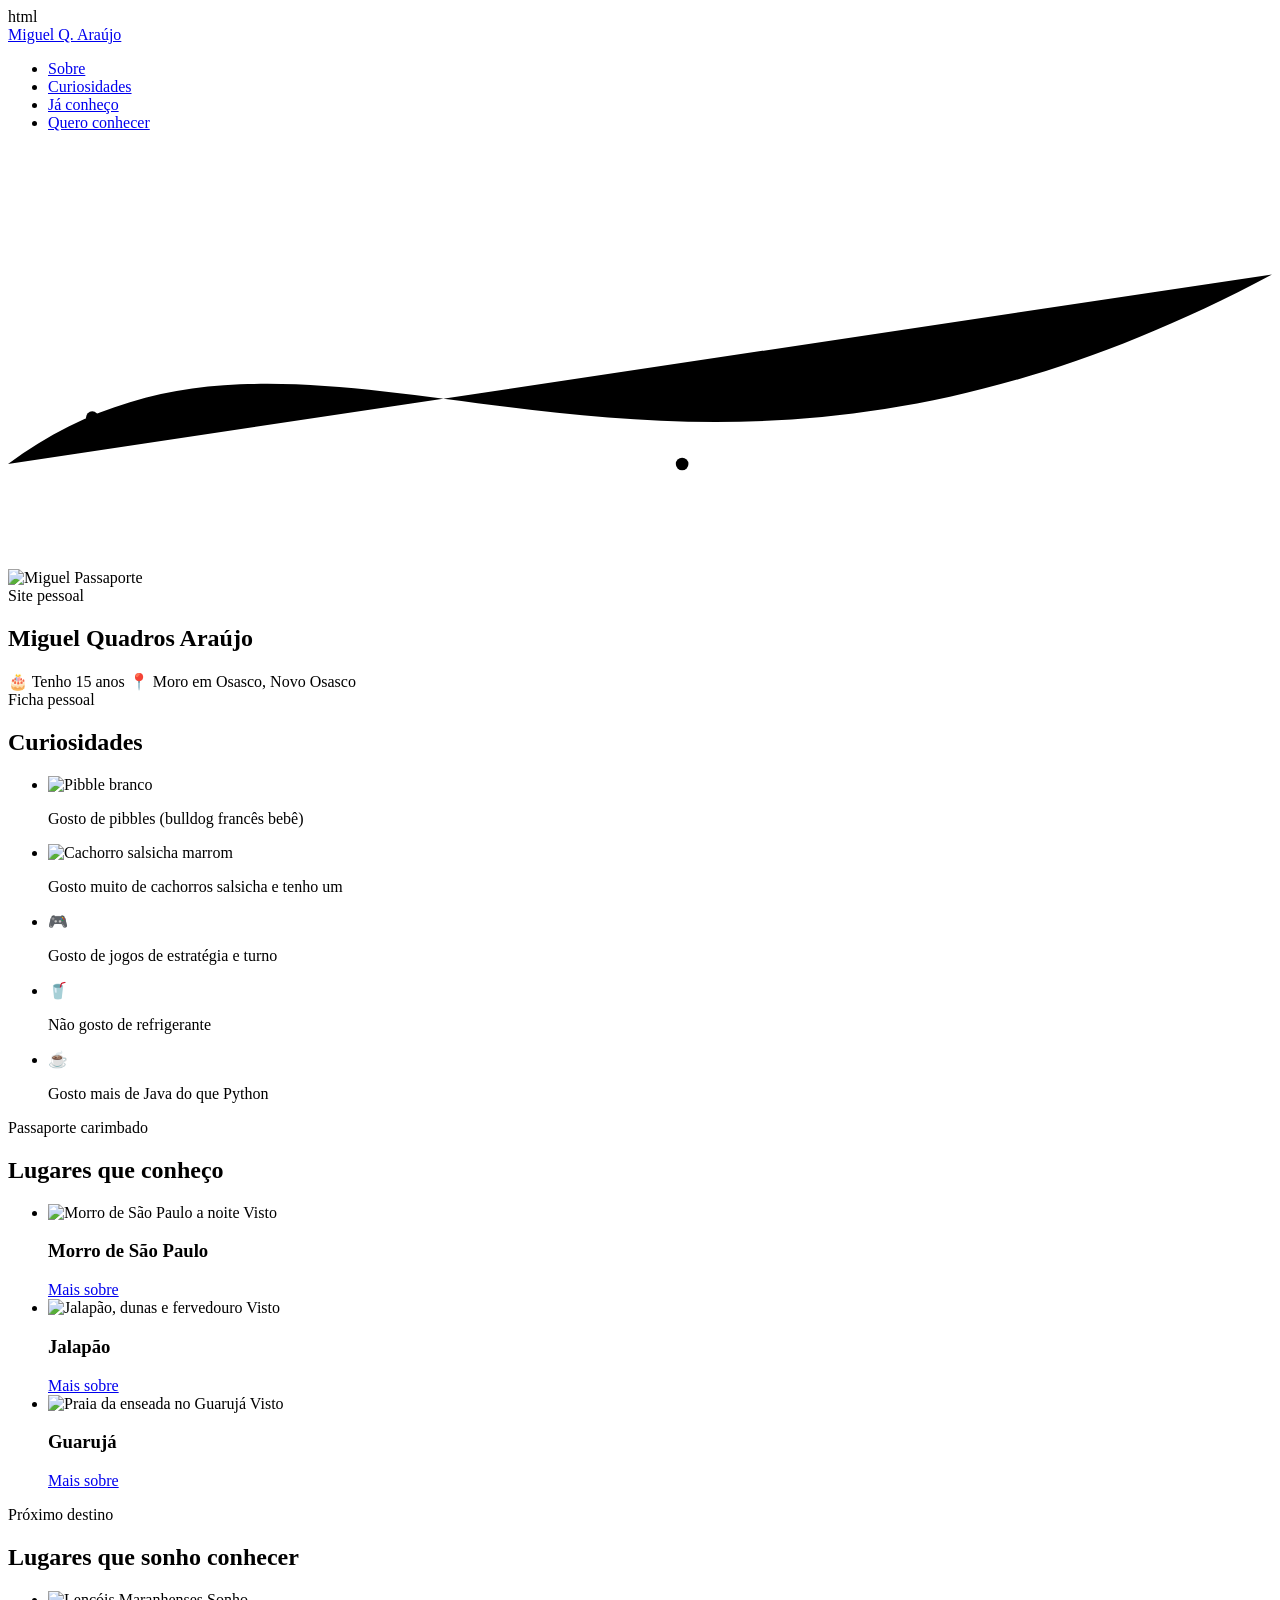
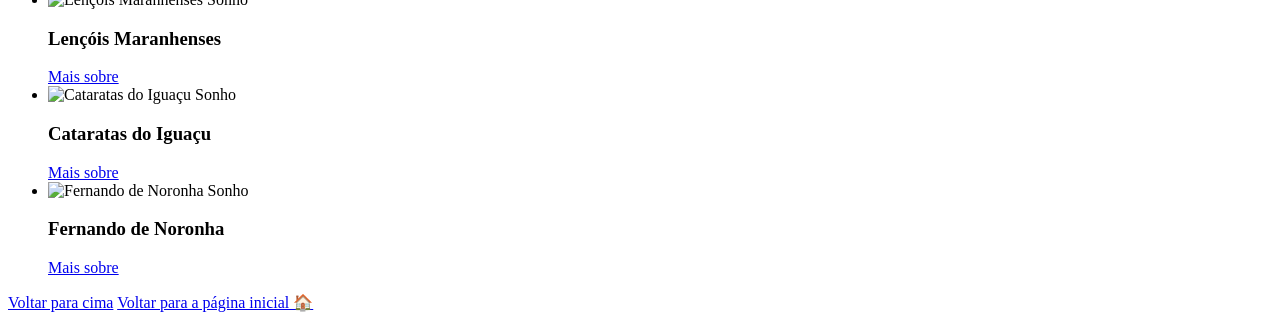
==== PaginaMiguel/aluno-MigueelQ.html @ 6e11a40e "feat(html): add original personal page structure" ====
html<!DOCTYPE html>
<html lang="pt-br">
<head>
<meta charset="UTF-8">
<meta name="viewport" content="width=device-width, initial-scale=1.0">
<title>Miguel Quadros Araújo</title>
<meta name="description" content="Site pessoal de Miguel Quadros Araújo: curiosidades, lugares que já conheço e lugares que sonho conhecer.">
<link rel="preconnect" href="https://fonts.googleapis.com">
<link rel="preconnect" href="https://fonts.gstatic.com" crossorigin>
<link href="https://fonts.googleapis.com/css2?family=Baloo+2:wght@600;700;800&family=Work+Sans:wght@400;500;600;700&family=IBM+Plex+Mono:wght@400;500;700&display=swap" rel="stylesheet">
<link rel="stylesheet" href="aluno-Miguelq.css">
</head>
<body id="topo">

<header class="navbar">
    <div class="container navbar__inner">
        <a href="#topo" class="navbar__logo">Miguel Q. Araújo</a>
        <nav aria-label="Navegação principal">
            <ul class="navbar__links">
                <li><a href="#sobre">Sobre</a></li>
                <li><a href="#curiosidades">Curiosidades</a></li>
                <li><a href="#conhecidos">Já conheço</a></li>
                <li><a href="#sonhos">Quero conhecer</a></li>
            </ul>
        </nav>
    </div>
</header>

<section class="hero" id="sobre">
    <svg class="hero__path" viewBox="0 0 600 200" preserveAspectRatio="none" aria-hidden="true">
        <path d="M0,150 C150,40 300,220 600,60" />
        <circle cx="40" cy="128" r="3"></circle>
        <circle cx="320" cy="150" r="3"></circle>
        <circle cx="560" cy="75" r="3"></circle>
    </svg>
    <div class="container hero__inner">
        <div class="hero__photo-wrap">
            <img src="shared image.jpg" alt="Miguel" class="hero__photo" loading="eager">
            <span class="hero__photo-tag">Passaporte</span>
        </div>
        <div class="hero__text">
            <span class="hero__kicker">Site pessoal</span>
            <h1>Miguel Quadros Araújo</h1>
            <div class="hero__meta">
                <span>🎂 Tenho 15 anos</span>
                <span>📍 Moro em Osasco, Novo Osasco</span>
            </div>
        </div>
    </div>
</section>

<section class="section" id="curiosidades">
    <div class="container">
        <span class="section__eyebrow">Ficha pessoal</span>
        <h2 class="section__title">Curiosidades</h2>
        <ul class="curiosities">
            <li class="curiosity-card">
                <img src="Pibble Dog Meme Origin.png" alt="Pibble branco" class="curiosity-card__img" loading="lazy">
                <p>Gosto de pibbles (bulldog francês bebê)</p>
            </li>
            <li class="curiosity-card">
                <img src="Laila.jpg" alt="Cachorro salsicha marrom" class="curiosity-card__img" loading="lazy">
                <p>Gosto muito de cachorros salsicha e tenho um</p>
            </li>
            <li class="curiosity-card curiosity-card--chip">
                <span class="curiosity-card__icon" aria-hidden="true">🎮</span>
                <p>Gosto de jogos de estratégia e turno</p>
            </li>
            <li class="curiosity-card curiosity-card--chip">
                <span class="curiosity-card__icon" aria-hidden="true">🥤</span>
                <p>Não gosto de refrigerante</p>
            </li>
            <li class="curiosity-card curiosity-card--chip">
                <span class="curiosity-card__icon" aria-hidden="true">☕</span>
                <p>Gosto mais de Java do que Python</p>
            </li>
        </ul>
    </div>
</section>

<section class="section section--alt" id="conhecidos">
    <div class="container">
        <span class="section__eyebrow">Passaporte carimbado</span>
        <h2 class="section__title">Lugares que conheço</h2>
        <ul class="places-grid">
            <li class="place-card">
                <div class="place-card__img-wrap">
                    <img src="Morro.png" alt="Morro de São Paulo a noite" class="place-card__img" loading="lazy">
                    <span class="place-card__stamp place-card__stamp--visited">Visto</span>
                </div>
                <div class="place-card__body">
                    <h3>Morro de São Paulo</h3>
                    <a href="https://morrodesaopaulo.com.br" target="_blank" rel="noopener noreferrer" class="btn">Mais sobre</a>
                </div>
            </li>
            <li class="place-card">
                <div class="place-card__img-wrap">
                    <img src="Jalapao.png" alt="Jalapão, dunas e fervedouro" class="place-card__img" loading="lazy">
                    <span class="place-card__stamp place-card__stamp--visited">Visto</span>
                </div>
                <div class="place-card__body">
                    <h3>Jalapão</h3>
                    <a href="https://korubo.com.br/jalapao/?utm_campaign=Pesquisa%20(Jalapão)&utm_source=google&utm_medium=cpc&utm_content=Padrão%20%2301&utm_term=jalapao%20pacote&gad_source=1&gad_campaignid=21395296748&gclid=Cj0KCQjw_b_QBhCSARIsAP6hR4fgFgbM0QgZnrhYvuXZmMzbvQDjvQytqsvtIL1a22ja-DBdJUumy9caAk6MEALw_wcB" target="_blank" rel="noopener noreferrer" class="btn">Mais sobre</a>
                </div>
            </li>
            <li class="place-card">
                <div class="place-card__img-wrap">
                    <img src="Guaruja.png" alt="Praia da enseada no Guarujá" class="place-card__img" loading="lazy">
                    <span class="place-card__stamp place-card__stamp--visited">Visto</span>
                </div>
                <div class="place-card__body">
                    <h3>Guarujá</h3>
                    <a href="https://guia.melhoresdestinos.com.br/guaruja.html" target="_blank" rel="noopener noreferrer" class="btn">Mais sobre</a>
                </div>
            </li>
        </ul>
    </div>
</section>

<section class="section" id="sonhos">
    <div class="container">
        <span class="section__eyebrow">Próximo destino</span>
        <h2 class="section__title">Lugares que sonho conhecer</h2>
        <ul class="places-grid">
            <li class="place-card">
                <div class="place-card__img-wrap">
                    <img src="Lencois.jpg" alt="Lençóis Maranhenses" class="place-card__img" loading="lazy">
                    <span class="place-card__stamp place-card__stamp--dream">Sonho</span>
                </div>
                <div class="place-card__body">
                    <h3>Lençóis Maranhenses</h3>
                    <a href="https://guia.melhoresdestinos.com.br/lencois-maranhenses.html" target="_blank" rel="noopener noreferrer" class="btn">Mais sobre</a>
                </div>
            </li>
            <li class="place-card">
                <div class="place-card__img-wrap">
                    <img src="Cataratas.jpg" alt="Cataratas do Iguaçu" class="place-card__img" loading="lazy">
                    <span class="place-card__stamp place-card__stamp--dream">Sonho</span>
                </div>
                <div class="place-card__body">
                    <h3>Cataratas do Iguaçu</h3>
                    <a href="https://guia.melhoresdestinos.com.br/cataratas-do-iguacu.html" target="_blank" rel="noopener noreferrer" class="btn">Mais sobre</a>
                </div>
            </li>
            <li class="place-card">
                <div class="place-card__img-wrap">
                    <img src="Noronha.jpg" alt="Fernando de Noronha" class="place-card__img" loading="lazy">
                    <span class="place-card__stamp place-card__stamp--dream">Sonho</span>
                </div>
                <div class="place-card__body">
                    <h3>Fernando de Noronha</h3>
                    <a href="https://guia.melhoresdestinos.com.br/fernando-de-noronha.html" target="_blank" rel="noopener noreferrer" class="btn">Mais sobre</a>
                </div>
            </li>
        </ul>
    </div>
</section>

<footer class="footer">
    <div class="container">
        <a href="#topo" class="btn btn--ghost">Voltar para cima</a>
        <a href="../index.html">Voltar para a página inicial 🏠</a>
    </div>
</footer>

</body>
</html>
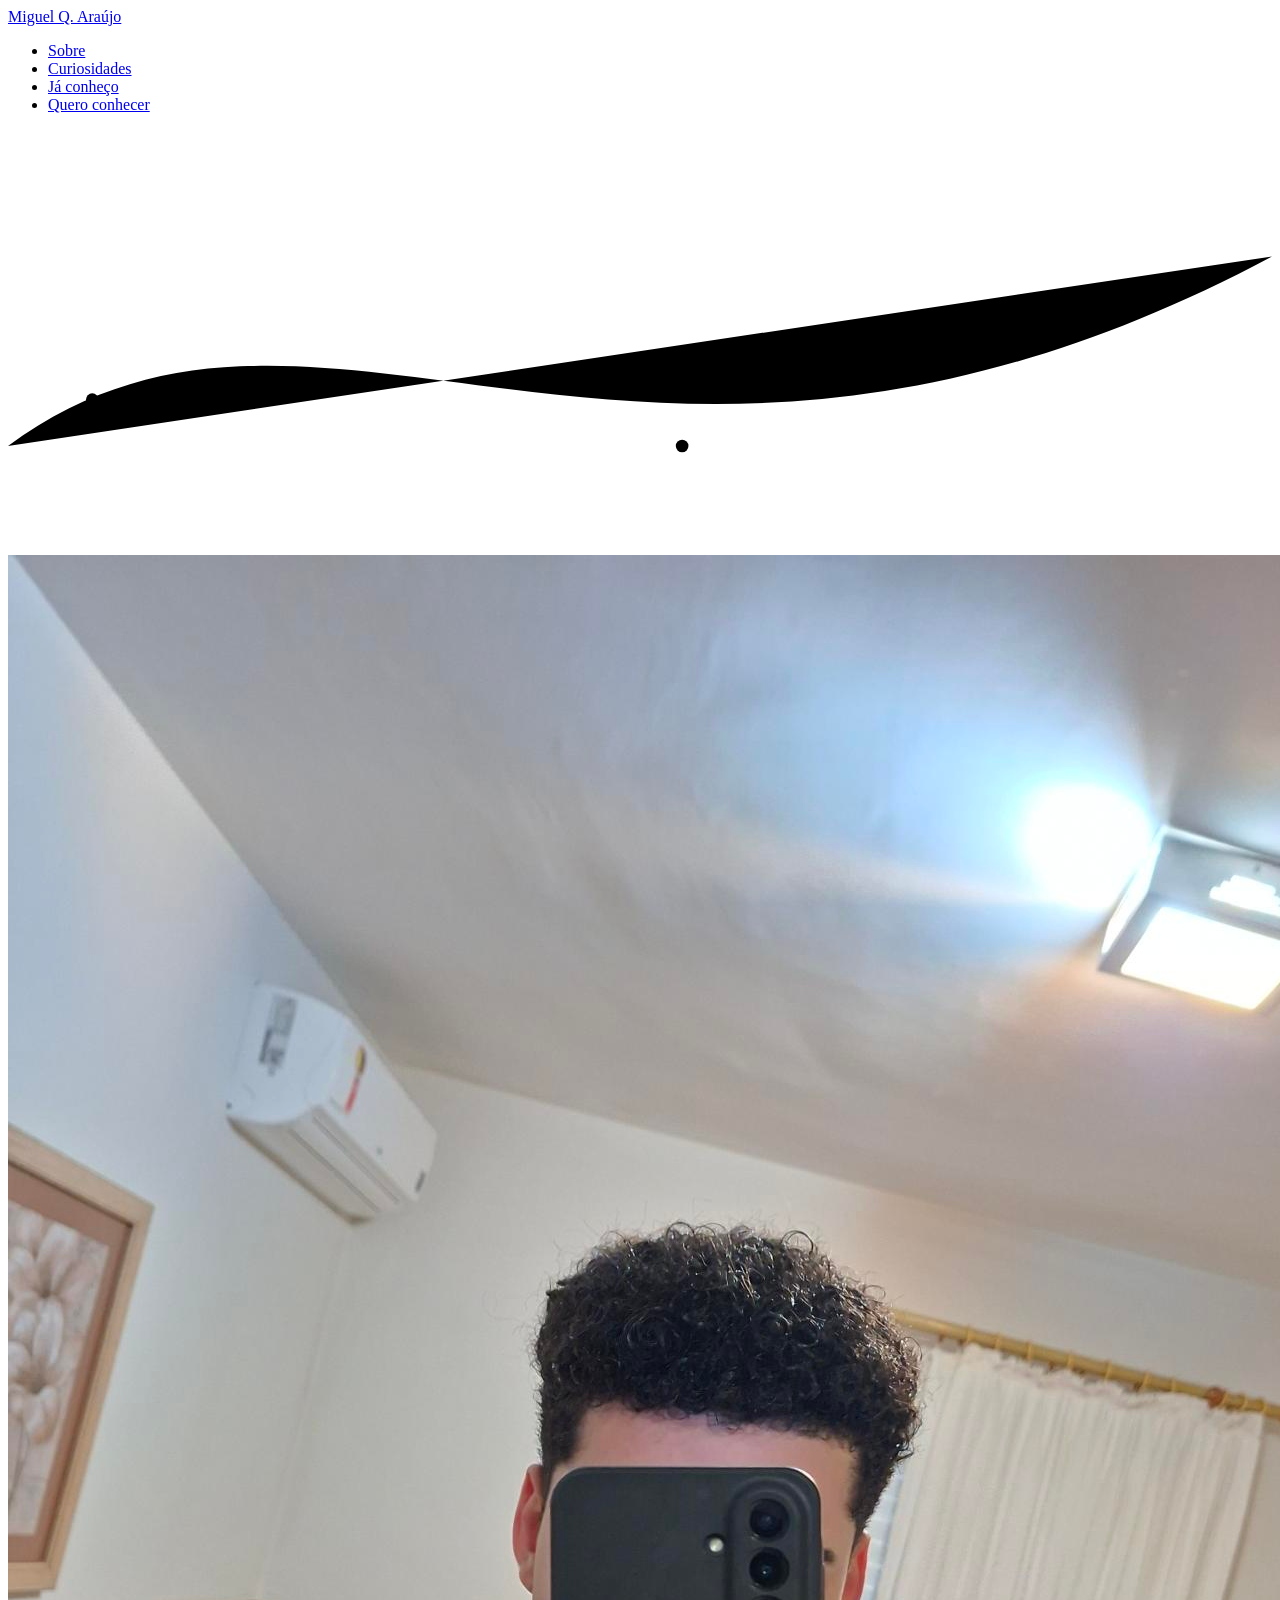
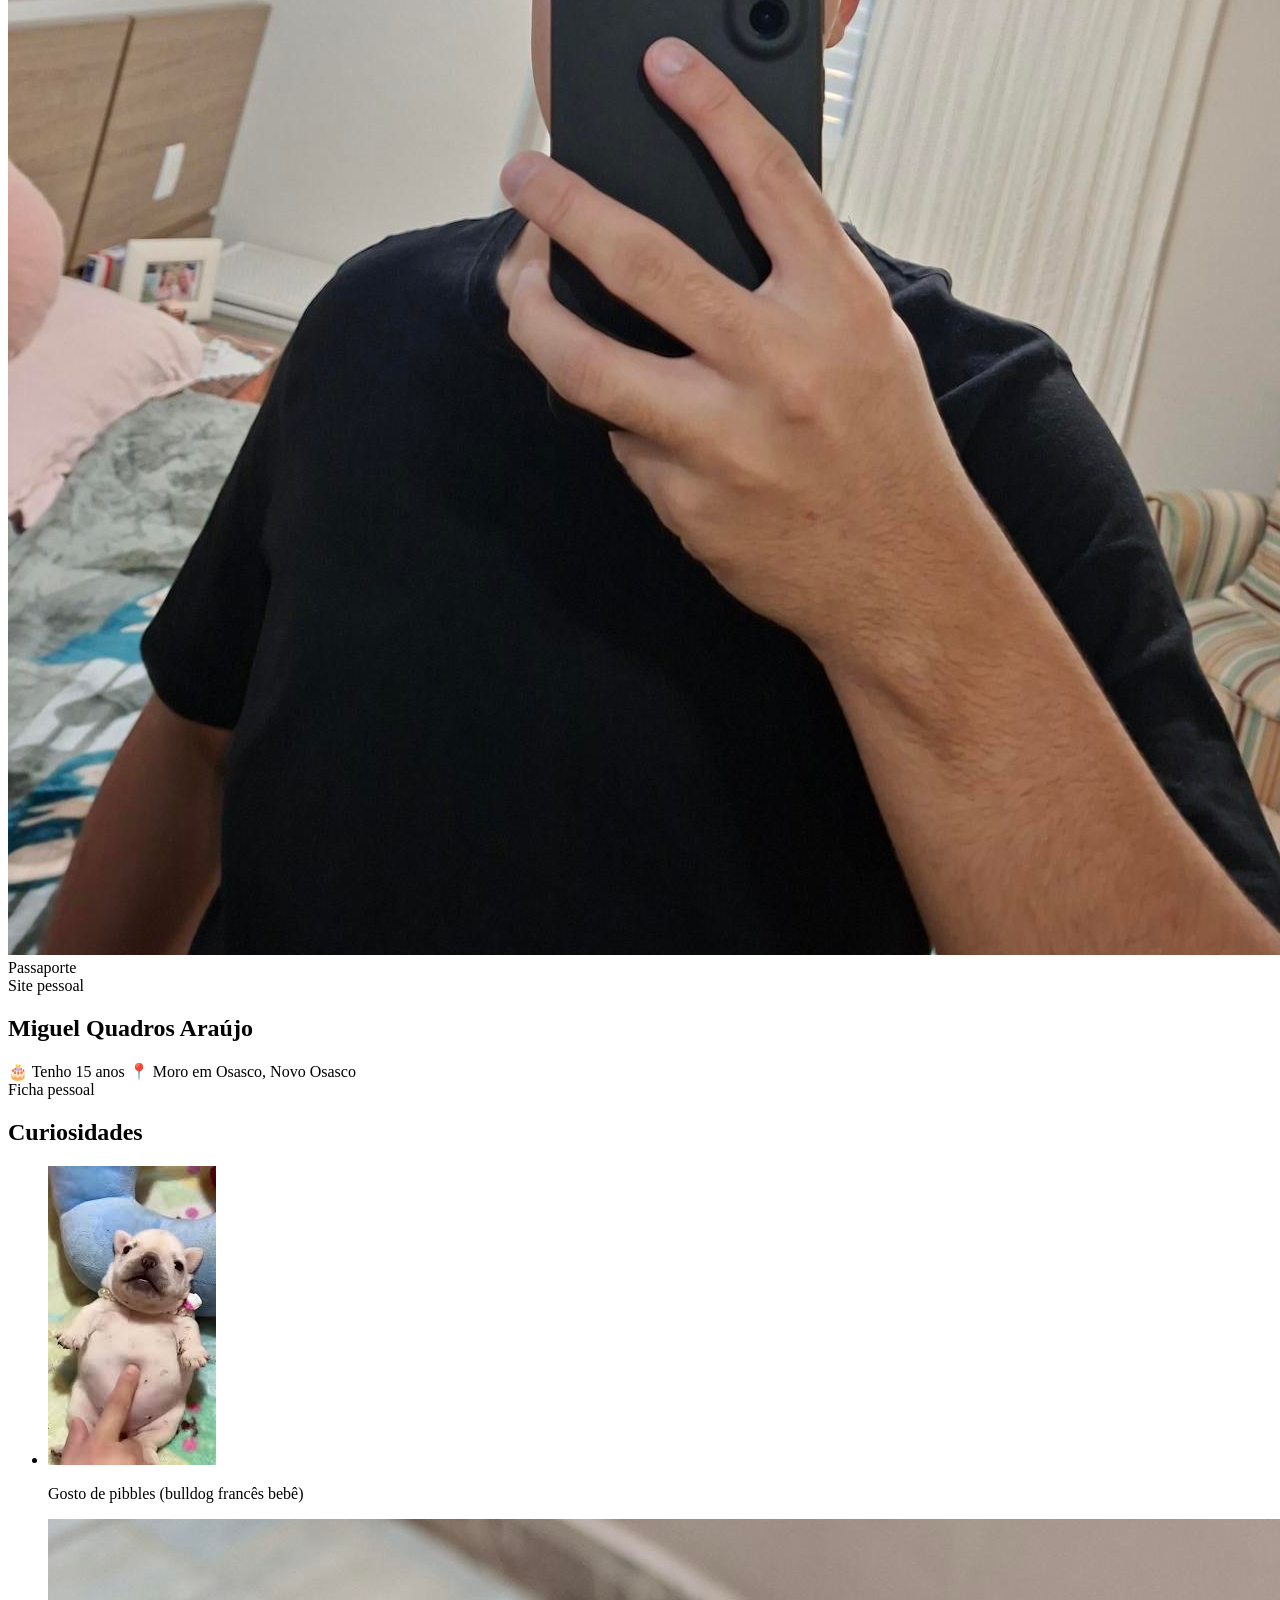
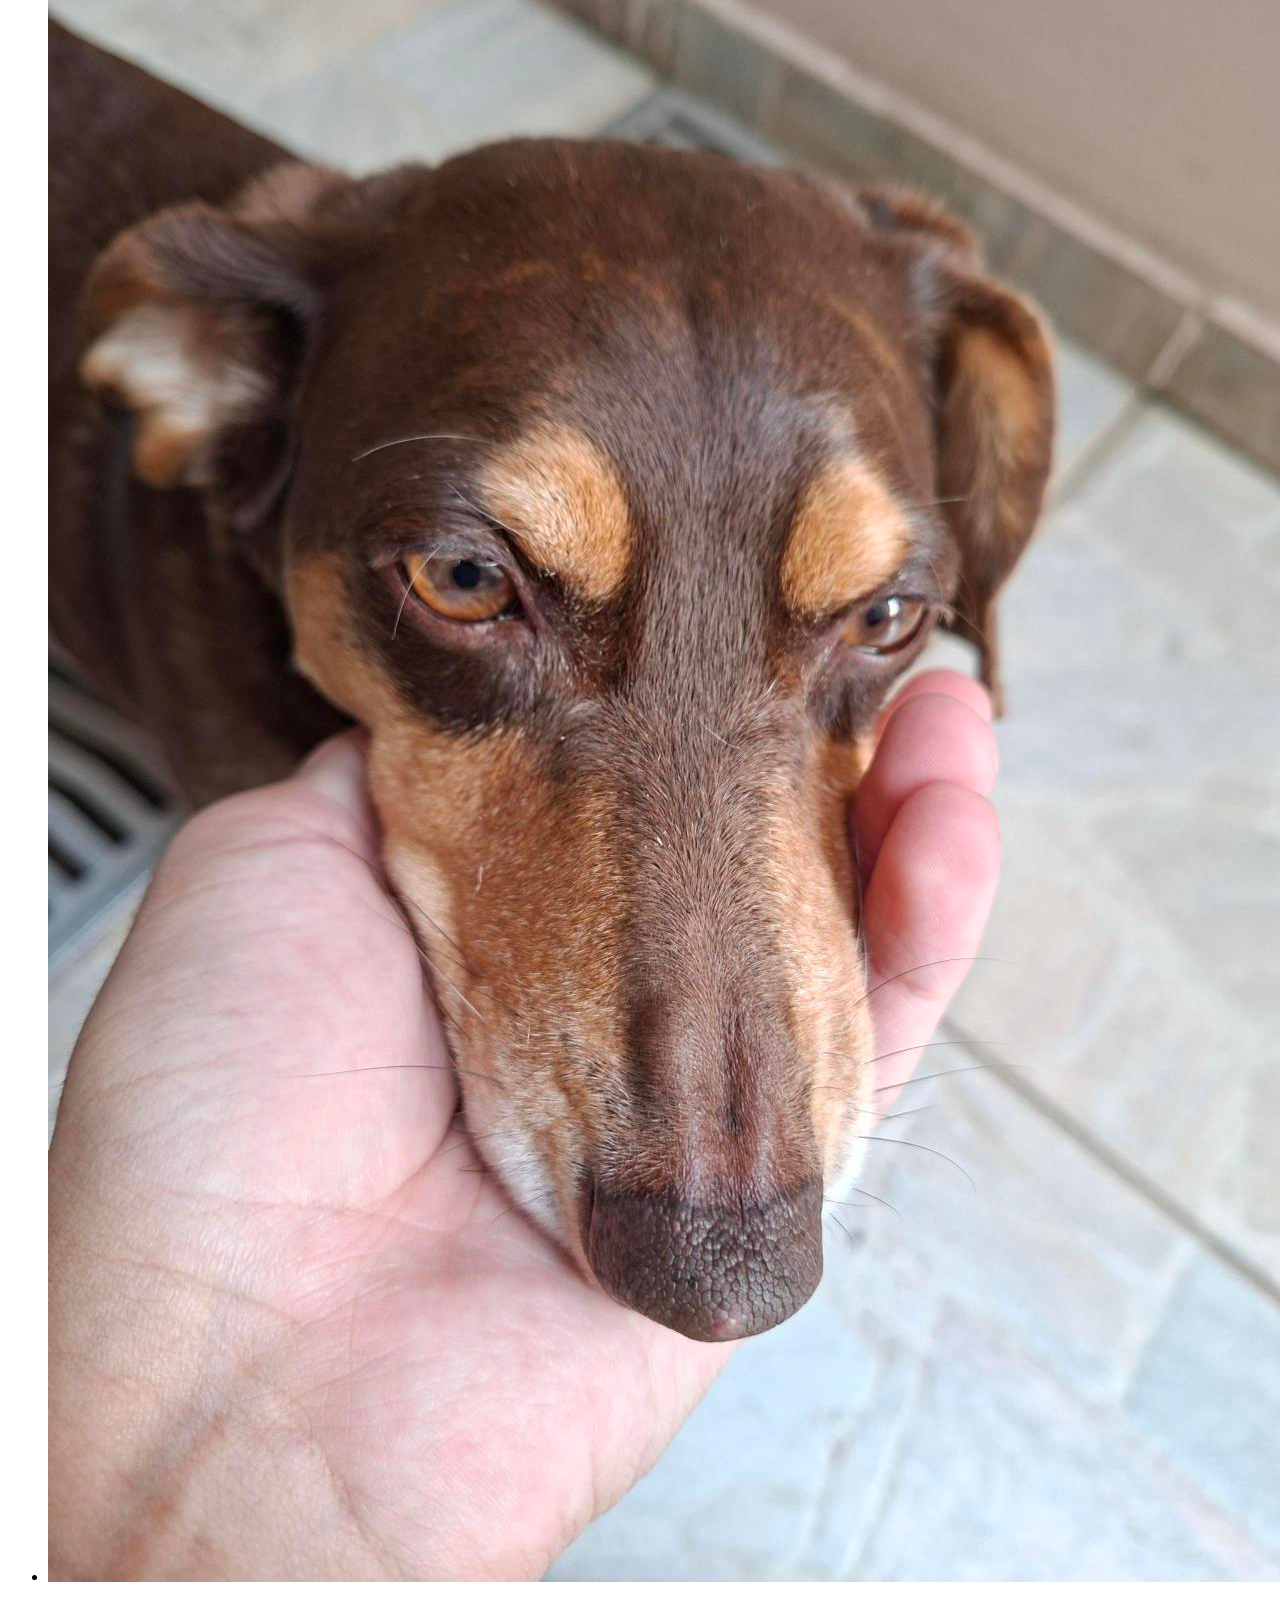
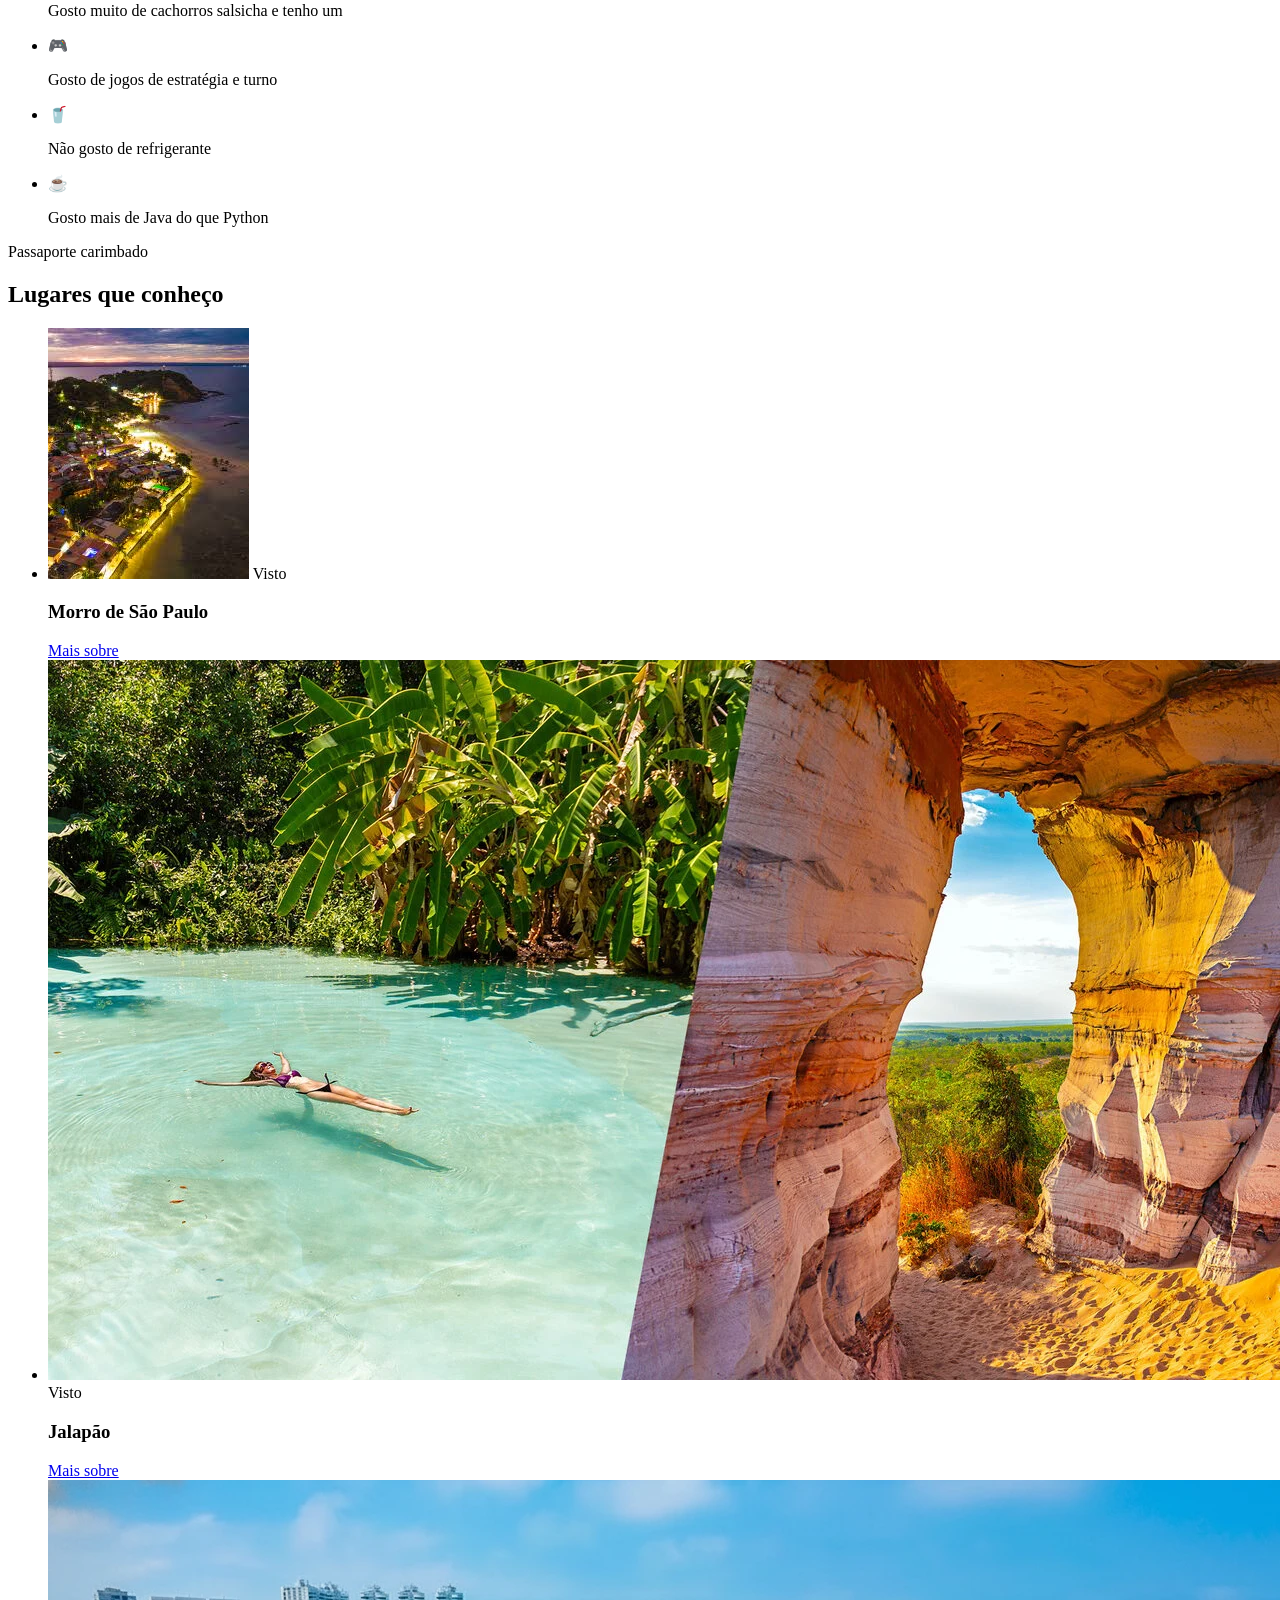
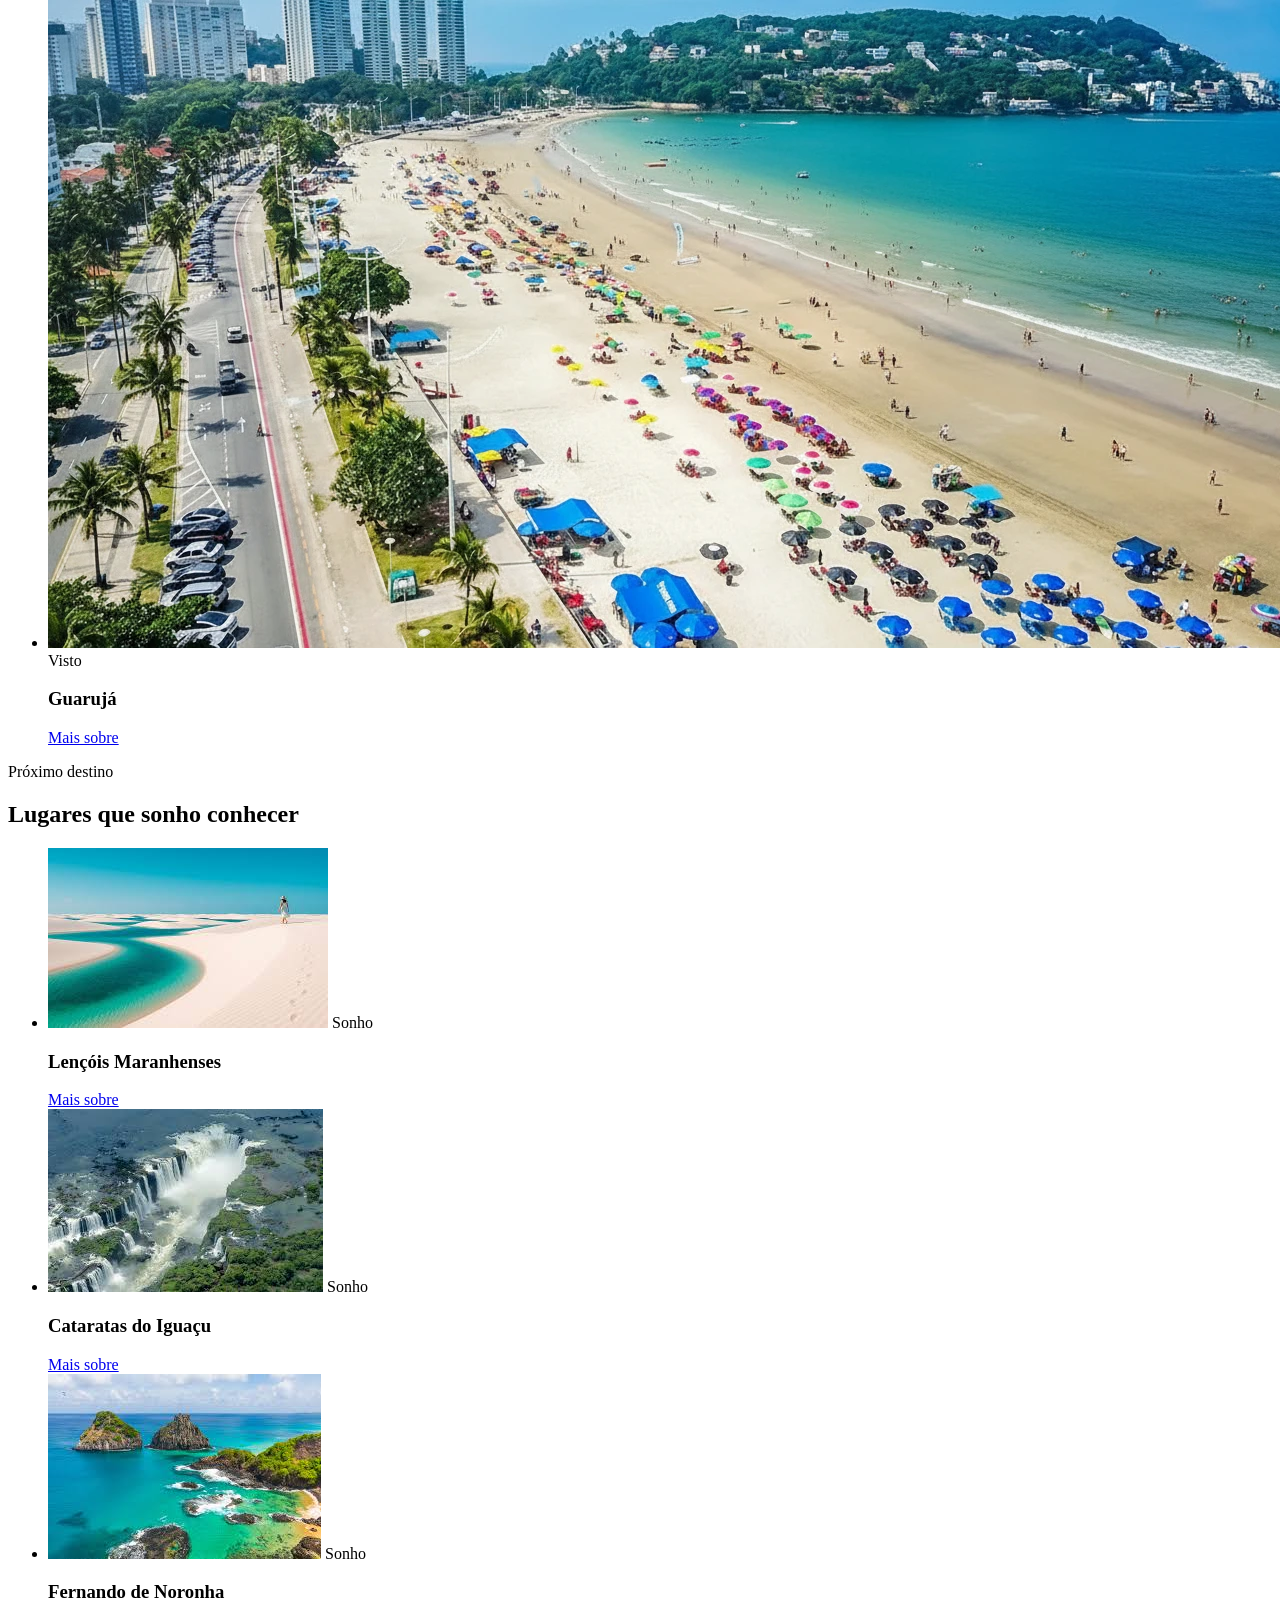
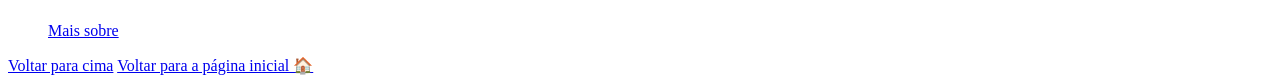
==== commit 6853c3b1: "refactor(html): prepare personal page for CSS styling" ====
--- a/PaginaMiguel/aluno-MigueelQ.html
+++ b/PaginaMiguel/aluno-MigueelQ.html
@@ -1,5 +1,5 @@
-html<!DOCTYPE html>
-<html lang="pt-br">
+<!DOCTYPE html>
+<html lang="pt-BR">
 <head>
 <meta charset="UTF-8">
 <meta name="viewport" content="width=device-width, initial-scale=1.0">
@@ -7,7 +7,7 @@
 <meta name="description" content="Site pessoal de Miguel Quadros Araújo: curiosidades, lugares que já conheço e lugares que sonho conhecer.">
 <link rel="preconnect" href="https://fonts.googleapis.com">
 <link rel="preconnect" href="https://fonts.gstatic.com" crossorigin>
-<link href="https://fonts.googleapis.com/css2?family=Baloo+2:wght@600;700;800&family=Work+Sans:wght@400;500;600;700&family=IBM+Plex+Mono:wght@400;500;700&display=swap" rel="stylesheet">
+<link href="https://fonts.googleapis.com/css2?family=Baloo+2:wght@600;700;800&amp;family=Work+Sans:wght@400;500;600;700&amp;family=IBM+Plex+Mono:wght@400;500;700&amp;display=swap" rel="stylesheet">
 <link rel="stylesheet" href="aluno-Miguelq.css">
 </head>
 <body id="topo">
@@ -26,135 +26,137 @@
     </div>
 </header>
 
-<section class="hero" id="sobre">
-    <svg class="hero__path" viewBox="0 0 600 200" preserveAspectRatio="none" aria-hidden="true">
-        <path d="M0,150 C150,40 300,220 600,60" />
-        <circle cx="40" cy="128" r="3"></circle>
-        <circle cx="320" cy="150" r="3"></circle>
-        <circle cx="560" cy="75" r="3"></circle>
-    </svg>
-    <div class="container hero__inner">
-        <div class="hero__photo-wrap">
-            <img src="shared image.jpg" alt="Miguel" class="hero__photo" loading="eager">
-            <span class="hero__photo-tag">Passaporte</span>
-        </div>
-        <div class="hero__text">
-            <span class="hero__kicker">Site pessoal</span>
-            <h1>Miguel Quadros Araújo</h1>
-            <div class="hero__meta">
-                <span>🎂 Tenho 15 anos</span>
-                <span>📍 Moro em Osasco, Novo Osasco</span>
+<main>
+    <section class="hero" id="sobre">
+        <svg class="hero__path" viewBox="0 0 600 200" preserveAspectRatio="none" aria-hidden="true">
+            <path d="M0,150 C150,40 300,220 600,60" />
+            <circle cx="40" cy="128" r="3"></circle>
+            <circle cx="320" cy="150" r="3"></circle>
+            <circle cx="560" cy="75" r="3"></circle>
+        </svg>
+        <div class="container hero__inner">
+            <div class="hero__photo-wrap">
+                <img src="shared%20image.jpg" alt="Miguel" class="hero__photo" loading="eager">
+                <span class="hero__photo-tag">Passaporte</span>
+            </div>
+            <div class="hero__text">
+                <span class="hero__kicker">Site pessoal</span>
+                <h1>Miguel Quadros Araújo</h1>
+                <div class="hero__meta">
+                    <span>🎂 Tenho 15 anos</span>
+                    <span>📍 Moro em Osasco, Novo Osasco</span>
+                </div>
             </div>
         </div>
-    </div>
-</section>
+    </section>
 
-<section class="section" id="curiosidades">
-    <div class="container">
-        <span class="section__eyebrow">Ficha pessoal</span>
-        <h2 class="section__title">Curiosidades</h2>
-        <ul class="curiosities">
-            <li class="curiosity-card">
-                <img src="Pibble Dog Meme Origin.png" alt="Pibble branco" class="curiosity-card__img" loading="lazy">
-                <p>Gosto de pibbles (bulldog francês bebê)</p>
-            </li>
-            <li class="curiosity-card">
-                <img src="Laila.jpg" alt="Cachorro salsicha marrom" class="curiosity-card__img" loading="lazy">
-                <p>Gosto muito de cachorros salsicha e tenho um</p>
-            </li>
-            <li class="curiosity-card curiosity-card--chip">
-                <span class="curiosity-card__icon" aria-hidden="true">🎮</span>
-                <p>Gosto de jogos de estratégia e turno</p>
-            </li>
-            <li class="curiosity-card curiosity-card--chip">
-                <span class="curiosity-card__icon" aria-hidden="true">🥤</span>
-                <p>Não gosto de refrigerante</p>
-            </li>
-            <li class="curiosity-card curiosity-card--chip">
-                <span class="curiosity-card__icon" aria-hidden="true">☕</span>
-                <p>Gosto mais de Java do que Python</p>
-            </li>
-        </ul>
-    </div>
-</section>
+    <section class="section" id="curiosidades">
+        <div class="container">
+            <span class="section__eyebrow">Ficha pessoal</span>
+            <h2 class="section__title">Curiosidades</h2>
+            <ul class="curiosities">
+                <li class="curiosity-card">
+                    <img src="Pibble%20Dog%20Meme%20Origin.png" alt="Pibble branco" class="curiosity-card__img" loading="lazy">
+                    <p>Gosto de pibbles (bulldog francês bebê)</p>
+                </li>
+                <li class="curiosity-card">
+                    <img src="Laila.jpg" alt="Cachorro salsicha marrom" class="curiosity-card__img" loading="lazy">
+                    <p>Gosto muito de cachorros salsicha e tenho um</p>
+                </li>
+                <li class="curiosity-card curiosity-card--chip">
+                    <span class="curiosity-card__icon" aria-hidden="true">🎮</span>
+                    <p>Gosto de jogos de estratégia e turno</p>
+                </li>
+                <li class="curiosity-card curiosity-card--chip">
+                    <span class="curiosity-card__icon" aria-hidden="true">🥤</span>
+                    <p>Não gosto de refrigerante</p>
+                </li>
+                <li class="curiosity-card curiosity-card--chip">
+                    <span class="curiosity-card__icon" aria-hidden="true">☕</span>
+                    <p>Gosto mais de Java do que Python</p>
+                </li>
+            </ul>
+        </div>
+    </section>
 
-<section class="section section--alt" id="conhecidos">
-    <div class="container">
-        <span class="section__eyebrow">Passaporte carimbado</span>
-        <h2 class="section__title">Lugares que conheço</h2>
-        <ul class="places-grid">
-            <li class="place-card">
-                <div class="place-card__img-wrap">
-                    <img src="Morro.png" alt="Morro de São Paulo a noite" class="place-card__img" loading="lazy">
-                    <span class="place-card__stamp place-card__stamp--visited">Visto</span>
-                </div>
-                <div class="place-card__body">
-                    <h3>Morro de São Paulo</h3>
-                    <a href="https://morrodesaopaulo.com.br" target="_blank" rel="noopener noreferrer" class="btn">Mais sobre</a>
-                </div>
-            </li>
-            <li class="place-card">
-                <div class="place-card__img-wrap">
-                    <img src="Jalapao.png" alt="Jalapão, dunas e fervedouro" class="place-card__img" loading="lazy">
-                    <span class="place-card__stamp place-card__stamp--visited">Visto</span>
-                </div>
-                <div class="place-card__body">
-                    <h3>Jalapão</h3>
-                    <a href="https://korubo.com.br/jalapao/?utm_campaign=Pesquisa%20(Jalapão)&utm_source=google&utm_medium=cpc&utm_content=Padrão%20%2301&utm_term=jalapao%20pacote&gad_source=1&gad_campaignid=21395296748&gclid=Cj0KCQjw_b_QBhCSARIsAP6hR4fgFgbM0QgZnrhYvuXZmMzbvQDjvQytqsvtIL1a22ja-DBdJUumy9caAk6MEALw_wcB" target="_blank" rel="noopener noreferrer" class="btn">Mais sobre</a>
-                </div>
-            </li>
-            <li class="place-card">
-                <div class="place-card__img-wrap">
-                    <img src="Guaruja.png" alt="Praia da enseada no Guarujá" class="place-card__img" loading="lazy">
-                    <span class="place-card__stamp place-card__stamp--visited">Visto</span>
-                </div>
-                <div class="place-card__body">
-                    <h3>Guarujá</h3>
-                    <a href="https://guia.melhoresdestinos.com.br/guaruja.html" target="_blank" rel="noopener noreferrer" class="btn">Mais sobre</a>
-                </div>
-            </li>
-        </ul>
-    </div>
-</section>
+    <section class="section section--alt" id="conhecidos">
+        <div class="container">
+            <span class="section__eyebrow">Passaporte carimbado</span>
+            <h2 class="section__title">Lugares que conheço</h2>
+            <ul class="places-grid">
+                <li class="place-card">
+                    <div class="place-card__img-wrap">
+                        <img src="Morro.png" alt="Morro de São Paulo à noite" class="place-card__img" loading="lazy">
+                        <span class="place-card__stamp place-card__stamp--visited">Visto</span>
+                    </div>
+                    <div class="place-card__body">
+                        <h3>Morro de São Paulo</h3>
+                        <a href="https://morrodesaopaulo.com.br" target="_blank" rel="noopener noreferrer" class="btn">Mais sobre</a>
+                    </div>
+                </li>
+                <li class="place-card">
+                    <div class="place-card__img-wrap">
+                        <img src="Jalapao.png" alt="Jalapão, dunas e fervedouro" class="place-card__img" loading="lazy">
+                        <span class="place-card__stamp place-card__stamp--visited">Visto</span>
+                    </div>
+                    <div class="place-card__body">
+                        <h3>Jalapão</h3>
+                        <a href="https://korubo.com.br/jalapao/" target="_blank" rel="noopener noreferrer" class="btn">Mais sobre</a>
+                    </div>
+                </li>
+                <li class="place-card">
+                    <div class="place-card__img-wrap">
+                        <img src="Guaruja.png" alt="Praia da enseada no Guarujá" class="place-card__img" loading="lazy">
+                        <span class="place-card__stamp place-card__stamp--visited">Visto</span>
+                    </div>
+                    <div class="place-card__body">
+                        <h3>Guarujá</h3>
+                        <a href="https://guia.melhoresdestinos.com.br/guaruja.html" target="_blank" rel="noopener noreferrer" class="btn">Mais sobre</a>
+                    </div>
+                </li>
+            </ul>
+        </div>
+    </section>
 
-<section class="section" id="sonhos">
-    <div class="container">
-        <span class="section__eyebrow">Próximo destino</span>
-        <h2 class="section__title">Lugares que sonho conhecer</h2>
-        <ul class="places-grid">
-            <li class="place-card">
-                <div class="place-card__img-wrap">
-                    <img src="Lencois.jpg" alt="Lençóis Maranhenses" class="place-card__img" loading="lazy">
-                    <span class="place-card__stamp place-card__stamp--dream">Sonho</span>
-                </div>
-                <div class="place-card__body">
-                    <h3>Lençóis Maranhenses</h3>
-                    <a href="https://guia.melhoresdestinos.com.br/lencois-maranhenses.html" target="_blank" rel="noopener noreferrer" class="btn">Mais sobre</a>
-                </div>
-            </li>
-            <li class="place-card">
-                <div class="place-card__img-wrap">
-                    <img src="Cataratas.jpg" alt="Cataratas do Iguaçu" class="place-card__img" loading="lazy">
-                    <span class="place-card__stamp place-card__stamp--dream">Sonho</span>
-                </div>
-                <div class="place-card__body">
-                    <h3>Cataratas do Iguaçu</h3>
-                    <a href="https://guia.melhoresdestinos.com.br/cataratas-do-iguacu.html" target="_blank" rel="noopener noreferrer" class="btn">Mais sobre</a>
-                </div>
-            </li>
-            <li class="place-card">
-                <div class="place-card__img-wrap">
-                    <img src="Noronha.jpg" alt="Fernando de Noronha" class="place-card__img" loading="lazy">
-                    <span class="place-card__stamp place-card__stamp--dream">Sonho</span>
-                </div>
-                <div class="place-card__body">
-                    <h3>Fernando de Noronha</h3>
-                    <a href="https://guia.melhoresdestinos.com.br/fernando-de-noronha.html" target="_blank" rel="noopener noreferrer" class="btn">Mais sobre</a>
-                </div>
-            </li>
-        </ul>
-    </div>
-</section>
+    <section class="section" id="sonhos">
+        <div class="container">
+            <span class="section__eyebrow">Próximo destino</span>
+            <h2 class="section__title">Lugares que sonho conhecer</h2>
+            <ul class="places-grid">
+                <li class="place-card">
+                    <div class="place-card__img-wrap">
+                        <img src="Lencois.jpg" alt="Lençóis Maranhenses" class="place-card__img" loading="lazy">
+                        <span class="place-card__stamp place-card__stamp--dream">Sonho</span>
+                    </div>
+                    <div class="place-card__body">
+                        <h3>Lençóis Maranhenses</h3>
+                        <a href="https://guia.melhoresdestinos.com.br/lencois-maranhenses.html" target="_blank" rel="noopener noreferrer" class="btn">Mais sobre</a>
+                    </div>
+                </li>
+                <li class="place-card">
+                    <div class="place-card__img-wrap">
+                        <img src="Cataratas.jpg" alt="Cataratas do Iguaçu" class="place-card__img" loading="lazy">
+                        <span class="place-card__stamp place-card__stamp--dream">Sonho</span>
+                    </div>
+                    <div class="place-card__body">
+                        <h3>Cataratas do Iguaçu</h3>
+                        <a href="https://guia.melhoresdestinos.com.br/cataratas-do-iguacu.html" target="_blank" rel="noopener noreferrer" class="btn">Mais sobre</a>
+                    </div>
+                </li>
+                <li class="place-card">
+                    <div class="place-card__img-wrap">
+                        <img src="Noronha.jpg" alt="Fernando de Noronha" class="place-card__img" loading="lazy">
+                        <span class="place-card__stamp place-card__stamp--dream">Sonho</span>
+                    </div>
+                    <div class="place-card__body">
+                        <h3>Fernando de Noronha</h3>
+                        <a href="https://guia.melhoresdestinos.com.br/fernando-de-noronha.html" target="_blank" rel="noopener noreferrer" class="btn">Mais sobre</a>
+                    </div>
+                </li>
+            </ul>
+        </div>
+    </section>
+</main>
 
 <footer class="footer">
     <div class="container">
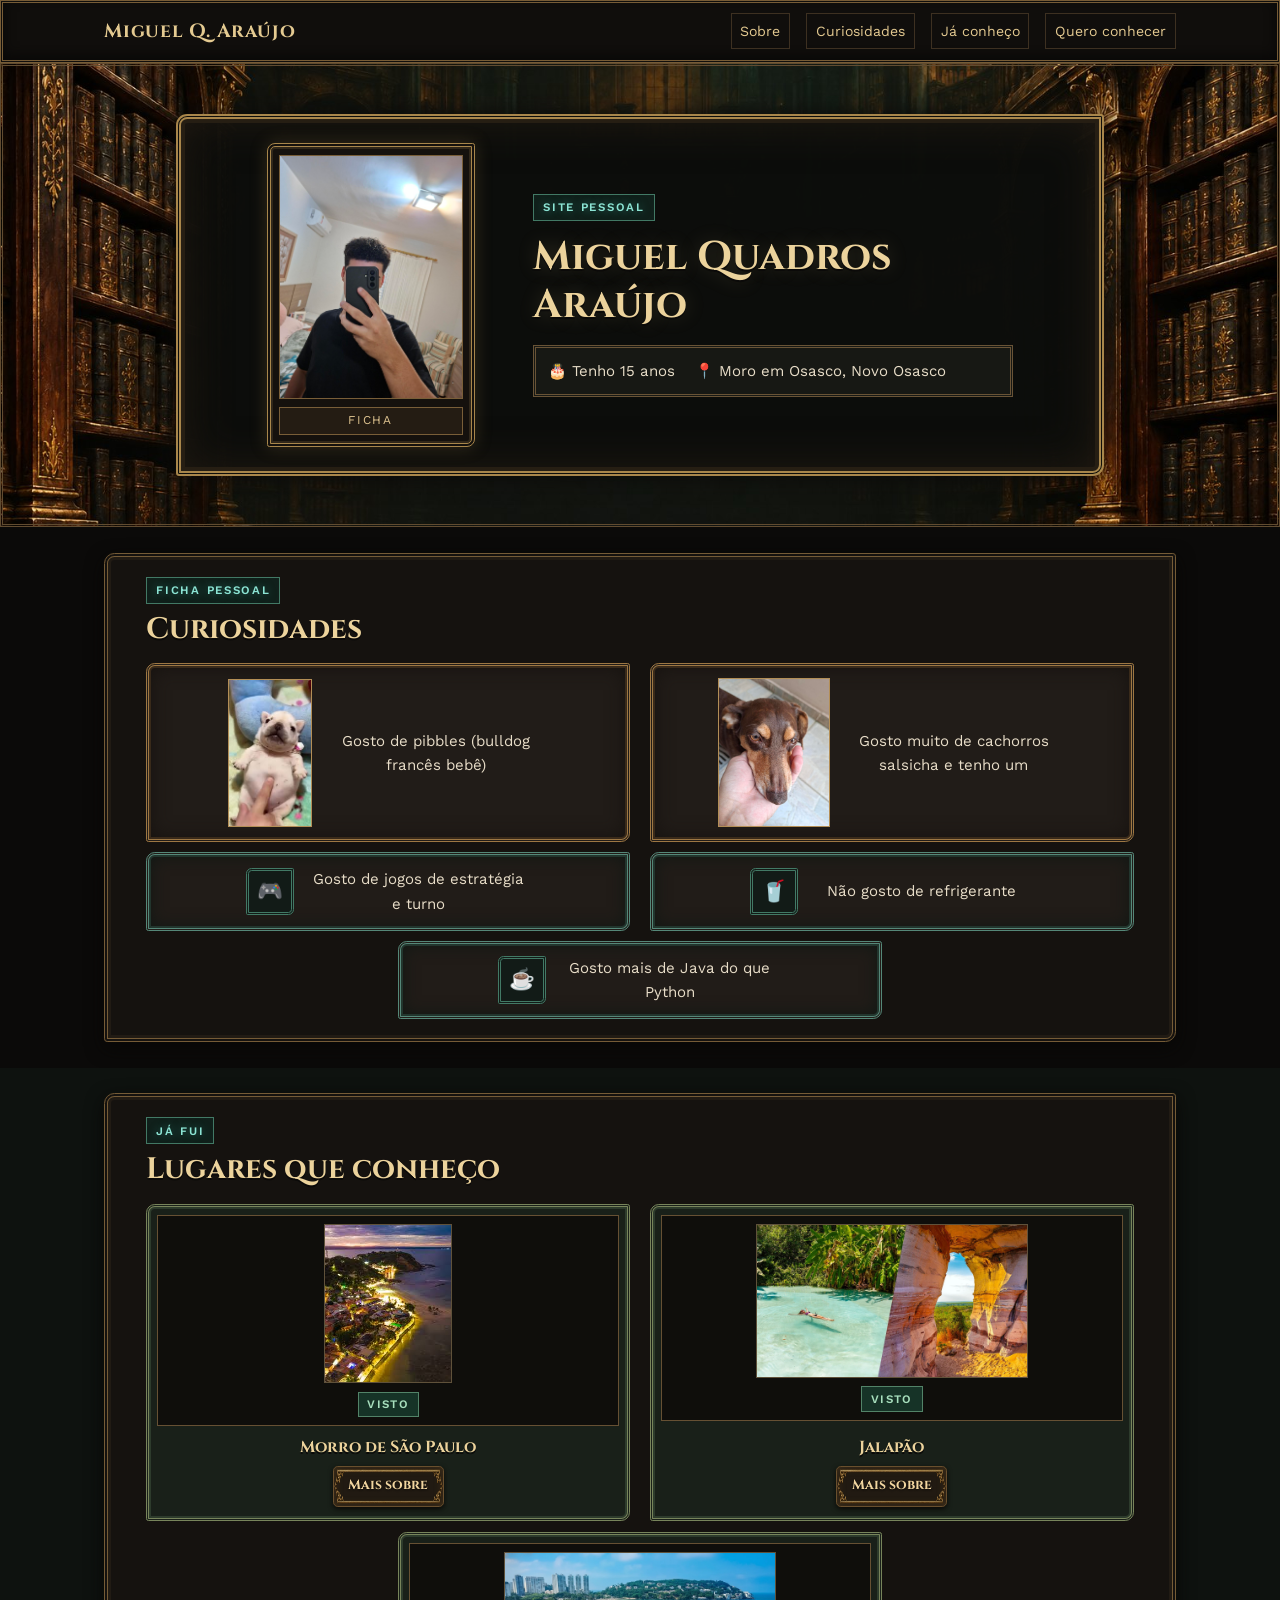
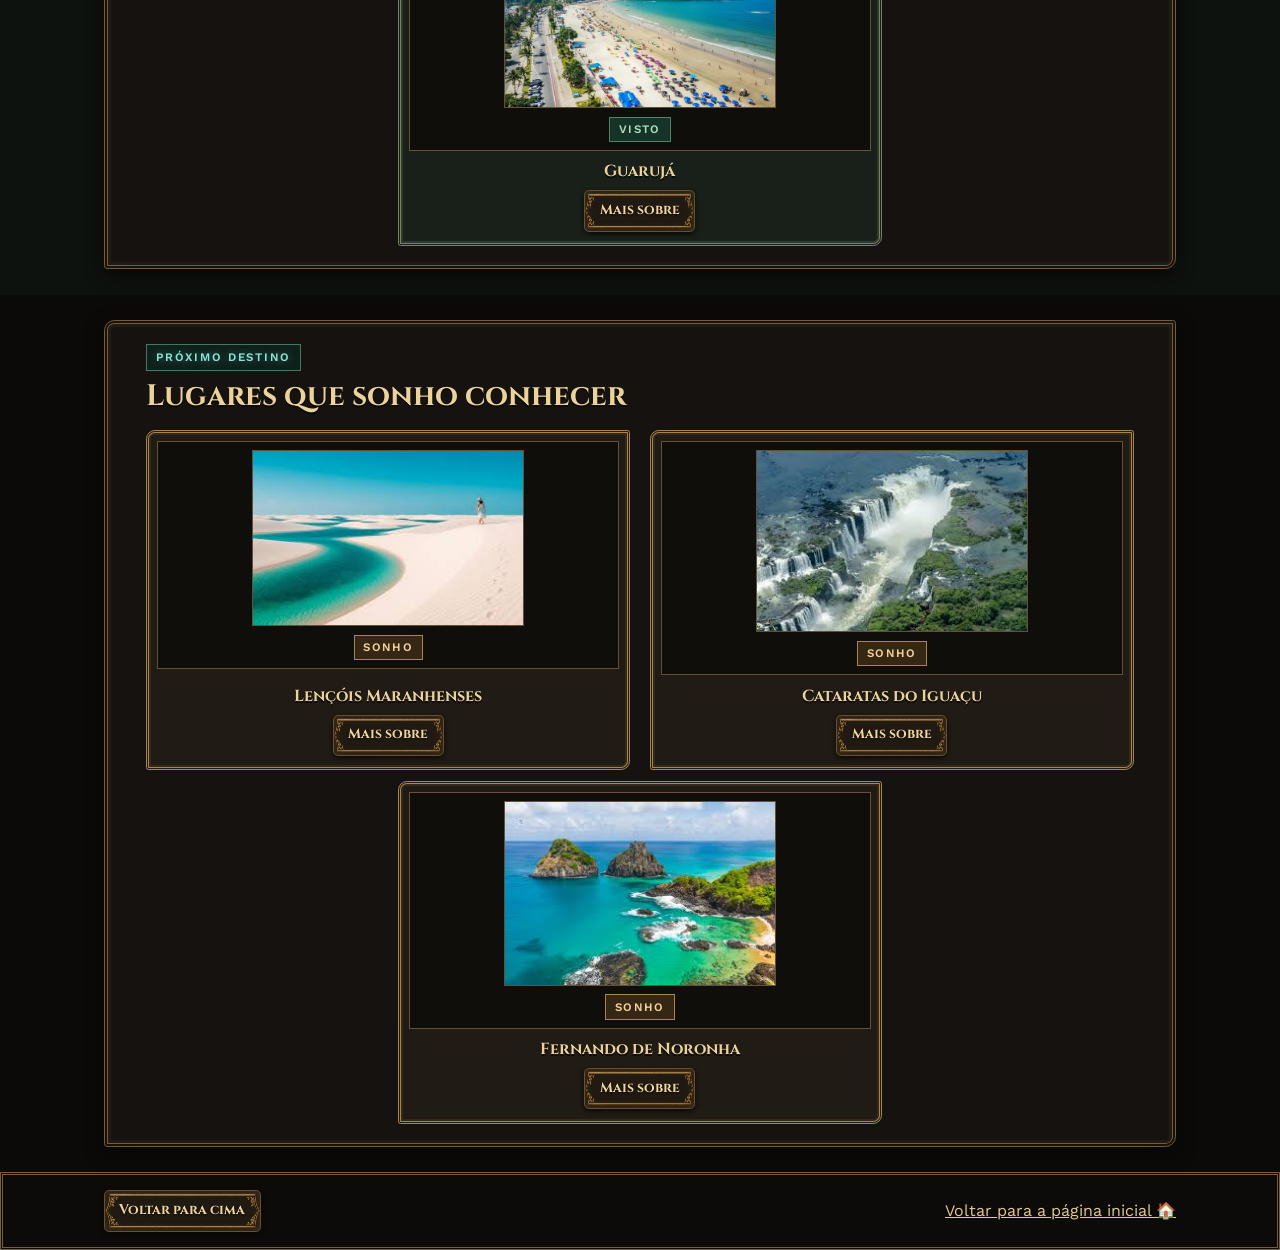
==== commit 725f16eb: "feat(css): implement dark fantasy styling for personal website" ====
--- a/PaginaMiguel/aluno-MigueelQ.html
+++ b/PaginaMiguel/aluno-MigueelQ.html
@@ -7,7 +7,7 @@
 <meta name="description" content="Site pessoal de Miguel Quadros Araújo: curiosidades, lugares que já conheço e lugares que sonho conhecer.">
 <link rel="preconnect" href="https://fonts.googleapis.com">
 <link rel="preconnect" href="https://fonts.gstatic.com" crossorigin>
-<link href="https://fonts.googleapis.com/css2?family=Baloo+2:wght@600;700;800&amp;family=Work+Sans:wght@400;500;600;700&amp;family=IBM+Plex+Mono:wght@400;500;700&amp;display=swap" rel="stylesheet">
+<link href="https://fonts.googleapis.com/css2?family=Cinzel:wght@600;700&amp;family=Work+Sans:wght@400;600&amp;display=swap" rel="stylesheet">
 <link rel="stylesheet" href="aluno-Miguelq.css">
 </head>
 <body id="topo">
@@ -37,7 +37,7 @@
         <div class="container hero__inner">
             <div class="hero__photo-wrap">
                 <img src="shared%20image.jpg" alt="Miguel" class="hero__photo" loading="eager">
-                <span class="hero__photo-tag">Passaporte</span>
+                <span class="hero__photo-tag">Ficha</span>
             </div>
             <div class="hero__text">
                 <span class="hero__kicker">Site pessoal</span>
@@ -81,7 +81,7 @@
 
     <section class="section section--alt" id="conhecidos">
         <div class="container">
-            <span class="section__eyebrow">Passaporte carimbado</span>
+            <span class="section__eyebrow">Já fui</span>
             <h2 class="section__title">Lugares que conheço</h2>
             <ul class="places-grid">
                 <li class="place-card">
--- a/PaginaMiguel/aluno-Miguelq.css
+++ b/PaginaMiguel/aluno-Miguelq.css
@@ -0,0 +1,430 @@
+/* Estilos gerais */
+* {
+    box-sizing: border-box;
+}
+
+body {
+    margin: 0;
+    background-color: #0b0a09;
+    color: #e8ddc8;
+    font-family: "Work Sans", "Segoe UI", sans-serif;
+    line-height: 1.6;
+}
+
+h1, h2, h3, .navbar__logo, .btn, .home-page a {
+    font-family: "Cinzel", Georgia, serif;
+}
+
+h1, h2, h3, p {
+    margin: 0;
+}
+
+h1, h2, h3 {
+    color: #ecd39c;
+    line-height: 1.2;
+    text-shadow: 0 2px 0 #0b0a09;
+}
+
+a {
+    color: #e4ca91;
+}
+
+a:hover, a:focus {
+    color: #8ce4d4;
+}
+
+a:active {
+    color: #fff2ce;
+}
+
+.container {
+    width: 94%;
+    max-width: 67rem;
+    margin: 0 auto;
+}
+
+/* Cabeçalho */
+.navbar {
+    background-color: #100e0c;
+    border: 3px double #775c36;
+    box-shadow: inset 0 -5px 12px #090807;
+}
+
+.navbar__inner, .navbar__links {
+    display: flex;
+    flex-wrap: wrap;
+    align-items: center;
+    gap: 0.35rem 1rem;
+}
+
+.navbar__inner {
+    justify-content: space-between;
+    padding: 0.65rem 0;
+}
+
+.navbar__logo {
+    font-size: 1.2rem;
+    font-weight: 700;
+    letter-spacing: 0.04em;
+    text-decoration: none;
+}
+
+.navbar__links {
+    margin: 0;
+    padding: 0;
+}
+
+.navbar__links li {
+    display: flex;
+}
+
+.navbar__links a {
+    padding: 0.36rem 0.55rem;
+    border: 1px solid #3d3021;
+    font-size: 0.88rem;
+    text-decoration: none;
+}
+
+.navbar__links a:hover, .navbar__links a:focus {
+    background-color: #152721;
+    border: 1px solid #4a917e;
+}
+
+.navbar__links a:active {
+    background-color: #275144;
+}
+
+/* Apresentação pessoal */
+.hero, .home-page {
+    background-color: #171411;
+    background-image: url("biblioteca.jpg");
+    background-size: cover;
+    background-position: center;
+}
+
+.hero {
+    padding: 3rem 0;
+    border: 3px double #604b30;
+}
+
+.hero__path {
+    display: none;
+}
+
+.hero__inner, .home-page main {
+    background-color: rgba(12, 13, 11, 0.95);
+    border: 5px double #a8864b;
+    border-radius: 0.7rem 0.2rem;
+    box-shadow: inset 0 0 0 4px #261e13, inset 0 0 46px #211a12, 0 0 25px #0b0a09;
+}
+
+.hero__inner {
+    display: flex;
+    flex-wrap: wrap;
+    justify-content: space-evenly;
+    align-items: center;
+    gap: 1.5rem;
+    max-width: 58rem;
+    padding: 1.5rem 4%;
+}
+
+.hero__photo-wrap {
+    width: 13rem;
+    max-width: 100%;
+    padding: 0.5rem;
+    background-color: #15110d;
+    border: 4px double #a8864b;
+    border-radius: 0.5rem 0.15rem;
+    box-shadow: inset 0 0 0 2px #30271a, 0 0 17px rgba(168, 134, 75, 0.25);
+    text-align: center;
+}
+
+.hero__photo {
+    display: block;
+    width: 100%;
+    height: auto;
+    border: 1px solid #795e38;
+}
+
+.hero__photo-tag {
+    display: block;
+    margin: 0.45rem 0 0;
+    padding: 0.24rem;
+    background-color: #241c13;
+    border: 1px solid #795e38;
+    color: #e0c591;
+    font-size: 0.75rem;
+    letter-spacing: 0.14em;
+    text-transform: uppercase;
+}
+
+.hero__text {
+    width: 30rem;
+    max-width: 100%;
+}
+
+.hero__kicker, .section__eyebrow {
+    display: inline-block;
+    padding: 0.2rem 0.55rem;
+    background-color: #10201b;
+    border: 1px solid #427965;
+    color: #8ce4d4;
+    font-size: 0.72rem;
+    font-weight: 600;
+    letter-spacing: 0.15em;
+    text-shadow: 0 0 8px rgba(57, 185, 166, 0.5);
+    text-transform: uppercase;
+}
+
+.hero h1, .home-page h1 {
+    margin: 0.75rem 0 1rem;
+    font-size: 2.5rem;
+    text-shadow: 0 2px 0 #0b0a09, 0 0 20px rgba(216, 189, 130, 0.22);
+}
+
+.hero__meta {
+    display: flex;
+    flex-wrap: wrap;
+    gap: 0.5rem 1.25rem;
+    padding: 0.7rem 0.75rem;
+    background-color: #171814;
+    border: 3px double #695336;
+    color: #e8ddc8;
+    font-size: 0.94rem;
+}
+
+/* Seções do acervo */
+.section {
+    padding: 1.6rem 0;
+}
+
+.section--alt {
+    background-color: #0e120f;
+}
+
+.section .container {
+    padding: 1.2rem 3%;
+    background-color: #15120f;
+    border: 4px double #755b36;
+    border-radius: 0.65rem 0.2rem;
+    box-shadow: inset 0 0 0 3px #211b14, 0 6px 18px #080706;
+}
+
+.section__title {
+    margin: 0.5rem 0 1rem;
+    font-size: 1.85rem;
+}
+
+.curiosities, .places-grid {
+    display: grid;
+    grid-template-columns: 49% 49%;
+    justify-content: space-between;
+    gap: 0.65rem 0;
+    margin: 0;
+    padding: 0;
+}
+
+/* Em cada grade de duas colunas, a última carta fica centralizada. */
+.curiosity-card:nth-child(5), .place-card:nth-child(3) {
+    width: 100%;
+    margin: 0 0 0 52%;
+}
+
+/* Curiosidades */
+.curiosity-card {
+    display: flex;
+    flex-wrap: wrap;
+    justify-content: center;
+    align-items: center;
+    gap: 0.75rem;
+    padding: 0.75rem 0.4rem;
+    background-color: #211c18;
+    border: 3px double #9d7743;
+    border-radius: 0.55rem 0.15rem;
+    box-shadow: inset 0 0 0 2px #392a1a, inset 0 0 20px #15110e;
+    text-align: center;
+}
+
+.curiosity-card:hover {
+    background-color: #212821;
+    border: 3px double #62ae9a;
+    box-shadow: inset 0 0 16px #17201b, 0 0 12px rgba(57, 185, 166, 0.3);
+}
+
+.curiosity-card p {
+    width: 14rem;
+    max-width: 100%;
+    font-size: 0.94rem;
+}
+
+.curiosity-card__img {
+    display: block;
+    width: 7rem;
+    max-width: 100%;
+    height: auto;
+    border: 1px solid #b38e56;
+}
+
+.curiosity-card:first-child .curiosity-card__img {
+    width: 5.25rem;
+}
+
+.curiosity-card--chip {
+    border: 3px double #558778;
+    box-shadow: inset 0 0 0 2px #22352d, inset 0 0 17px #0e1713;
+}
+
+.curiosity-card__icon {
+    display: block;
+    padding: 0.25rem 0.5rem;
+    background-color: #121b17;
+    border: 3px double #427965;
+    border-radius: 0.35rem 0.1rem;
+    font-size: 1.3rem;
+}
+
+/* Registros de viagem */
+.place-card {
+    display: flex;
+    flex-direction: column;
+    padding: 0.5rem;
+    background-color: #211b15;
+    border: 3px double #a8864b;
+    border-radius: 0.55rem 0.15rem;
+    box-shadow: inset 0 0 0 2px #34281a;
+}
+
+.place-card__img-wrap {
+    display: flex;
+    flex-direction: column;
+    align-items: center;
+    justify-content: space-between;
+    gap: 0.55rem;
+    padding: 0.5rem 0.2rem;
+    background-color: #0f0e0b;
+    border: 1px solid #665033;
+}
+
+.place-card__img {
+    display: block;
+    width: 100%;
+    max-width: 17rem;
+    height: auto;
+    border: 1px solid #5f513a;
+}
+
+#conhecidos .place-card {
+    background-color: #192019;
+    border: 3px double #77845b;
+    box-shadow: inset 0 0 0 2px #2d3b2c;
+}
+
+#conhecidos .place-card:first-child .place-card__img {
+    max-width: 8rem;
+}
+
+.place-card__stamp {
+    display: inline-block;
+    padding: 0.16rem 0.55rem;
+    font-size: 0.72rem;
+    font-weight: 600;
+    letter-spacing: 0.12em;
+    text-align: center;
+    text-transform: uppercase;
+}
+
+.place-card__stamp--visited {
+    background-color: #163327;
+    border: 1px solid #528368;
+    color: #a7dfbd;
+}
+
+.place-card__stamp--dream {
+    background-color: #362715;
+    border: 1px solid #a8864b;
+    color: #f0d198;
+}
+
+.place-card__body {
+    display: flex;
+    flex-direction: column;
+    align-items: center;
+    gap: 0.55rem;
+    margin: auto 0 0;
+    padding: 0.7rem 0 0.2rem;
+    text-align: center;
+}
+
+.place-card__body h3 {
+    font-size: 1rem;
+}
+
+/* Botões e estados */
+.btn, .home-page a {
+    display: inline-block;
+    max-width: 100%;
+    padding: 0.55rem 0.9rem;
+    background-color: #211a12;
+    background-image: url("moldura-bronze.png");
+    background-size: 100% 260%;
+    background-position: center;
+    border: 1px solid #694f2d;
+    border-radius: 0.3rem;
+    box-shadow: inset 0 0 8px #46341c, 0 2px 5px #090806;
+    color: #f1d59f;
+    font-size: 0.85rem;
+    font-weight: 700;
+    text-align: center;
+    text-decoration: none;
+    text-shadow: 0 1px 2px #0b0a09;
+}
+
+.btn:hover, .btn:focus, .home-page a:hover, .home-page a:focus {
+    background-color: #142921;
+    border: 1px solid #71beab;
+    box-shadow: inset 0 0 0 1px #284e43, 0 0 12px rgba(57, 185, 166, 0.35);
+    color: #a7f0df;
+}
+
+.btn:active, .home-page a:active {
+    background-color: #315e51;
+    border: 1px solid #afe8d7;
+    box-shadow: inset 0 2px 7px #14241f;
+    color: #fff2ce;
+}
+
+/* Rodapé */
+.footer {
+    padding: 0.95rem 0;
+    background-color: #0c0b09;
+    border: 3px double #775c36;
+}
+
+.footer .container {
+    display: flex;
+    flex-wrap: wrap;
+    justify-content: space-between;
+    align-items: center;
+    gap: 0.65rem;
+}
+
+/* Entrada do acervo (index.html) */
+.home-page {
+    height: 100vh;
+    padding: 24vh 0 8vh;
+    text-align: center;
+}
+
+.home-page main {
+    width: 92%;
+    max-width: 42rem;
+    margin: 0 auto;
+    padding: 1.5rem 5% 2rem;
+}
+
+.home-page a {
+    padding: 0.65rem 12%;
+    background-color: #141c18;
+    color: #b7e1d8;
+    font-size: 0.92rem;
+}
